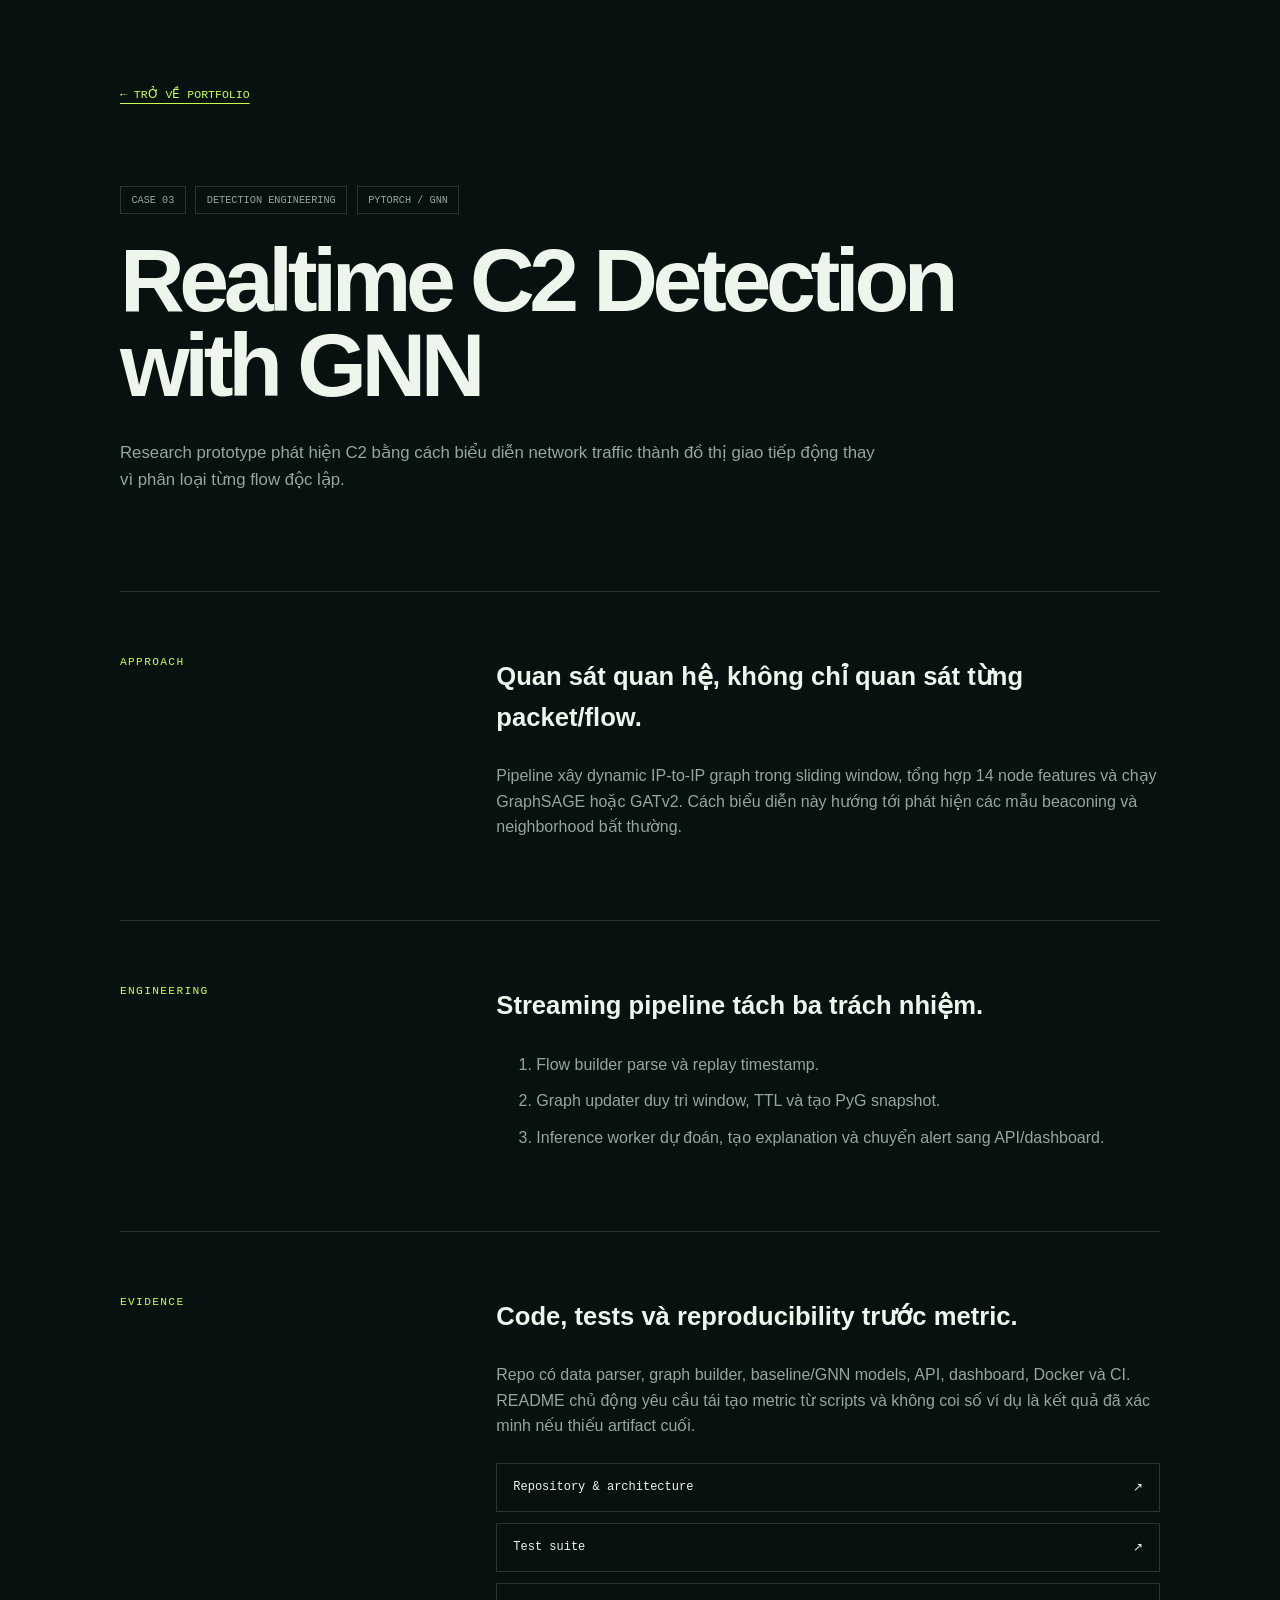
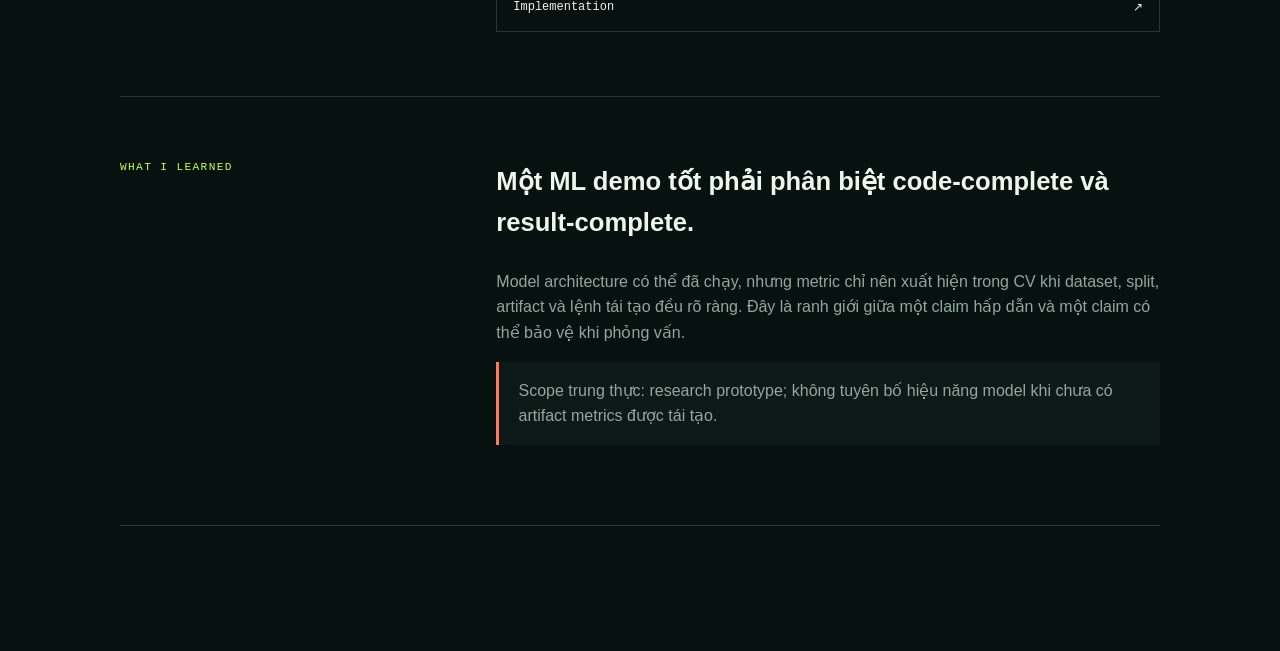
==== evidence/c2-gnn.html @ 76a12db7 "Launch evidence-first security portfolio" ====
<!doctype html><html lang="vi" data-theme="dark"><head><meta charset="utf-8"><meta name="viewport" content="width=device-width,initial-scale=1"><meta name="description" content="Case study: Realtime C2 Detection with Graph Neural Networks"><title>C2 GNN Detection — Evidence</title><link rel="stylesheet" href="evidence.css"></head><body>
<main class="case-main"><a class="case-back" href="../index.html#evidence">← TRỞ VỀ PORTFOLIO</a>
<header class="case-hero"><div class="case-meta"><span>CASE 03</span><span>DETECTION ENGINEERING</span><span>PYTORCH / GNN</span></div><h1>Realtime C2 Detection with GNN</h1><p class="lead">Research prototype phát hiện C2 bằng cách biểu diễn network traffic thành đồ thị giao tiếp động thay vì phân loại từng flow độc lập.</p></header>
<section class="case-grid"><h2>Approach</h2><div class="case-content"><h3>Quan sát quan hệ, không chỉ quan sát từng packet/flow.</h3><p>Pipeline xây dynamic IP-to-IP graph trong sliding window, tổng hợp 14 node features và chạy GraphSAGE hoặc GATv2. Cách biểu diễn này hướng tới phát hiện các mẫu beaconing và neighborhood bất thường.</p></div></section>
<section class="case-grid"><h2>Engineering</h2><div class="case-content"><h3>Streaming pipeline tách ba trách nhiệm.</h3><ol><li>Flow builder parse và replay timestamp.</li><li>Graph updater duy trì window, TTL và tạo PyG snapshot.</li><li>Inference worker dự đoán, tạo explanation và chuyển alert sang API/dashboard.</li></ol></div></section>
<section class="case-grid"><h2>Evidence</h2><div class="case-content"><h3>Code, tests và reproducibility trước metric.</h3><p>Repo có data parser, graph builder, baseline/GNN models, API, dashboard, Docker và CI. README chủ động yêu cầu tái tạo metric từ scripts và không coi số ví dụ là kết quả đã xác minh nếu thiếu artifact cuối.</p><div class="evidence-links"><a href="https://github.com/annguyenax/realtime-c2-gnn-detection" target="_blank" rel="noreferrer"><span>Repository & architecture</span><span>↗</span></a><a href="https://github.com/annguyenax/realtime-c2-gnn-detection/tree/main/tests" target="_blank" rel="noreferrer"><span>Test suite</span><span>↗</span></a><a href="https://github.com/annguyenax/realtime-c2-gnn-detection/tree/main/src" target="_blank" rel="noreferrer"><span>Implementation</span><span>↗</span></a></div></div></section>
<section class="case-grid"><h2>What I learned</h2><div class="case-content"><h3>Một ML demo tốt phải phân biệt code-complete và result-complete.</h3><p>Model architecture có thể đã chạy, nhưng metric chỉ nên xuất hiện trong CV khi dataset, split, artifact và lệnh tái tạo đều rõ ràng. Đây là ranh giới giữa một claim hấp dẫn và một claim có thể bảo vệ khi phỏng vấn.</p><p class="case-note">Scope trung thực: research prototype; không tuyên bố hiệu năng model khi chưa có artifact metrics được tái tạo.</p></div></section>
</main></body></html>
---- evidence/evidence.css ----
@import url('../styles.css');
.case-main { width: min(1040px, calc(100% - 2rem)); margin: 0 auto; padding: 5rem 0 8rem; }
.case-back { color: var(--acid); font: 500 .72rem var(--mono); text-underline-offset: 5px; }
.case-hero { padding: 5rem 0; border-bottom: 1px solid var(--line); }
.case-meta { display: flex; flex-wrap: wrap; gap: .6rem; margin-bottom: 1.5rem; }
.case-meta span { padding: .45rem .65rem; border: 1px solid var(--line); color: var(--muted); font: .64rem var(--mono); }
.case-hero h1 { max-width: 900px; font-size: clamp(2.8rem, 7vw, 6rem); line-height: .95; letter-spacing: -.06em; margin: 0; }
.case-hero .lead { max-width: 760px; }
.case-grid { display: grid; grid-template-columns: .32fr .68fr; gap: 4rem; padding: 4rem 0; border-bottom: 1px solid var(--line); }
.case-grid h2 { font: 500 .7rem var(--mono); color: var(--acid); letter-spacing: .12em; text-transform: uppercase; }
.case-content h3 { margin-top: 0; font-size: 1.6rem; }
.case-content p, .case-content li { color: var(--muted); }
.case-content li + li { margin-top: .7rem; }
.evidence-links { display: grid; gap: .7rem; margin-top: 1.5rem; }
.evidence-links a { display: flex; justify-content: space-between; padding: 1rem; border: 1px solid var(--line); text-decoration: none; font: .75rem var(--mono); }
.evidence-links a:hover { border-color: var(--acid); color: var(--acid); }
.case-note { border-left: 3px solid var(--orange); padding: 1rem 1.2rem; background: var(--surface); color: var(--muted); }
@media (max-width: 720px) { .case-grid { grid-template-columns: 1fr; gap: 1rem; } }
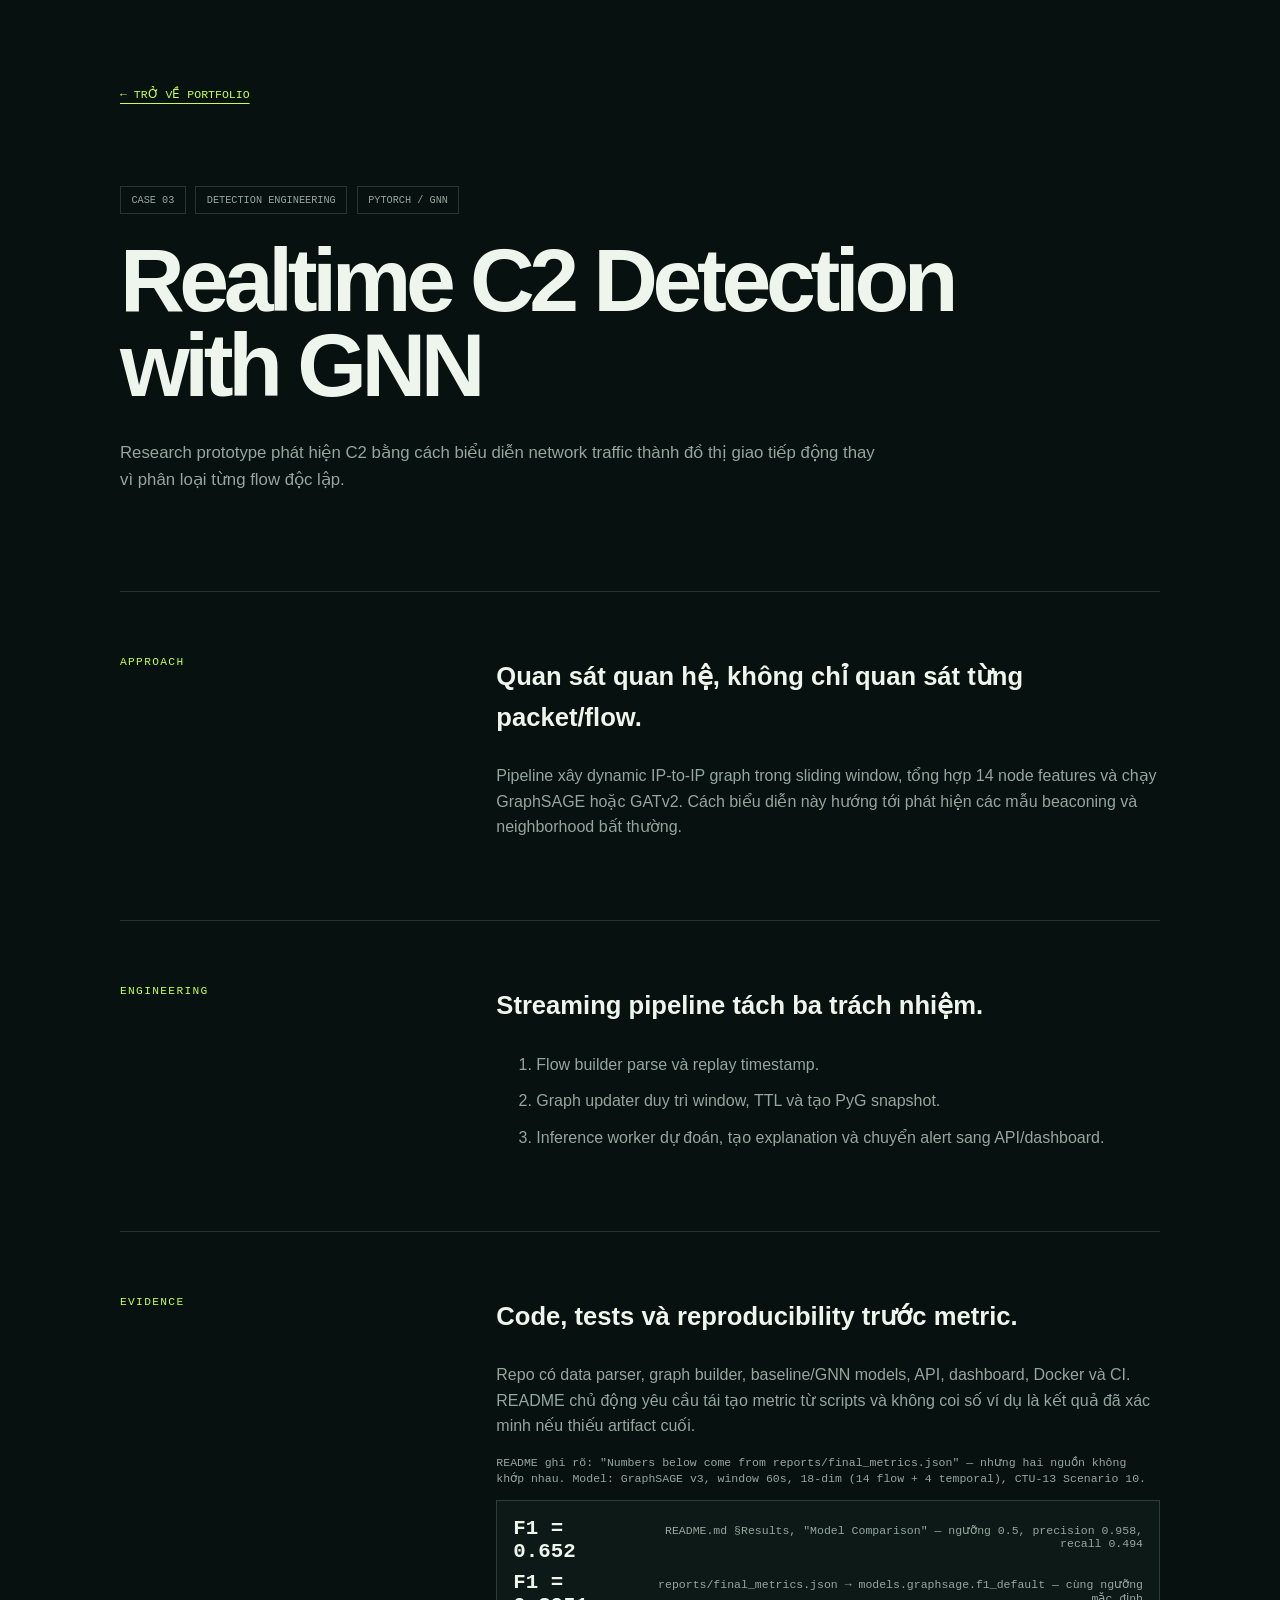
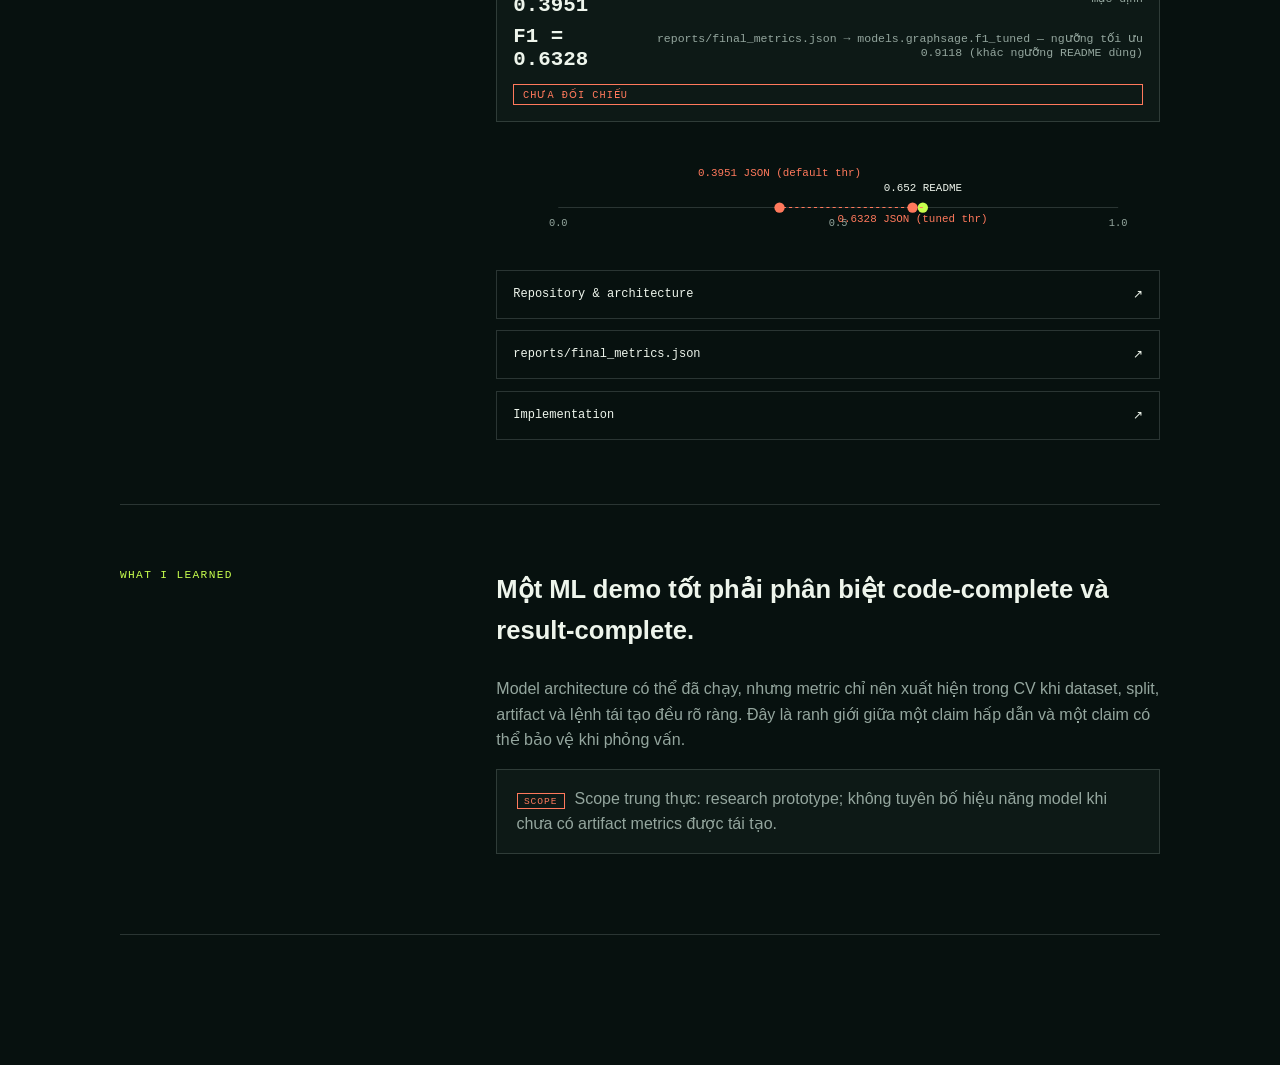
==== commit bf0e1a63: "evidence: Suricata + TON_IoT case pages, RCA replay, C2 provenance strip Consensus items from 4-mode" ====
--- a/evidence/c2-gnn.html
+++ b/evidence/c2-gnn.html
@@ -3,6 +3,30 @@
 <header class="case-hero"><div class="case-meta"><span>CASE 03</span><span>DETECTION ENGINEERING</span><span>PYTORCH / GNN</span></div><h1>Realtime C2 Detection with GNN</h1><p class="lead">Research prototype phát hiện C2 bằng cách biểu diễn network traffic thành đồ thị giao tiếp động thay vì phân loại từng flow độc lập.</p></header>
 <section class="case-grid"><h2>Approach</h2><div class="case-content"><h3>Quan sát quan hệ, không chỉ quan sát từng packet/flow.</h3><p>Pipeline xây dynamic IP-to-IP graph trong sliding window, tổng hợp 14 node features và chạy GraphSAGE hoặc GATv2. Cách biểu diễn này hướng tới phát hiện các mẫu beaconing và neighborhood bất thường.</p></div></section>
 <section class="case-grid"><h2>Engineering</h2><div class="case-content"><h3>Streaming pipeline tách ba trách nhiệm.</h3><ol><li>Flow builder parse và replay timestamp.</li><li>Graph updater duy trì window, TTL và tạo PyG snapshot.</li><li>Inference worker dự đoán, tạo explanation và chuyển alert sang API/dashboard.</li></ol></div></section>
-<section class="case-grid"><h2>Evidence</h2><div class="case-content"><h3>Code, tests và reproducibility trước metric.</h3><p>Repo có data parser, graph builder, baseline/GNN models, API, dashboard, Docker và CI. README chủ động yêu cầu tái tạo metric từ scripts và không coi số ví dụ là kết quả đã xác minh nếu thiếu artifact cuối.</p><div class="evidence-links"><a href="https://github.com/annguyenax/realtime-c2-gnn-detection" target="_blank" rel="noreferrer"><span>Repository & architecture</span><span>↗</span></a><a href="https://github.com/annguyenax/realtime-c2-gnn-detection/tree/main/tests" target="_blank" rel="noreferrer"><span>Test suite</span><span>↗</span></a><a href="https://github.com/annguyenax/realtime-c2-gnn-detection/tree/main/src" target="_blank" rel="noreferrer"><span>Implementation</span><span>↗</span></a></div></div></section>
+<section class="case-grid"><h2>Evidence</h2><div class="case-content"><h3>Code, tests và reproducibility trước metric.</h3><p>Repo có data parser, graph builder, baseline/GNN models, API, dashboard, Docker và CI. README chủ động yêu cầu tái tạo metric từ scripts và không coi số ví dụ là kết quả đã xác minh nếu thiếu artifact cuối.</p>
+<figure class="viz-figure provenance-strip" id="c2Provenance">
+  <figcaption class="viz-figcaption">README ghi rõ: "Numbers below come from reports/final_metrics.json" — nhưng hai nguồn không khớp nhau. Model: GraphSAGE v3, window 60s, 18-dim (14 flow + 4 temporal), CTU-13 Scenario 10.</figcaption>
+  <div class="split-metric" role="group" aria-label="Hai nguồn F1 của GraphSAGE chưa đối chiếu">
+    <div class="row"><b>F1 = 0.652</b><span>README.md §Results, "Model Comparison" — ngưỡng 0.5, precision 0.958, recall 0.494</span></div>
+    <div class="row"><b>F1 = 0.3951</b><span>reports/final_metrics.json → models.graphsage.f1_default — cùng ngưỡng mặc định</span></div>
+    <div class="row"><b>F1 = 0.6328</b><span>reports/final_metrics.json → models.graphsage.f1_tuned — ngưỡng tối ưu 0.9118 (khác ngưỡng README dùng)</span></div>
+    <strong class="stamp">chưa đối chiếu</strong>
+  </div>
+  <svg class="viz-svg" viewBox="0 0 640 100" role="img" aria-label="So sánh 3 giá trị F1 trên trục 0 đến 1">
+    <title>F1 theo nguồn — chưa đối chiếu</title>
+    <line x1="60" x2="600" y1="70" y2="70" stroke="var(--line)"/>
+    <g font-family="var(--mono)" font-size="10" fill="var(--muted)" text-anchor="middle">
+      <text x="60" y="88">0.0</text><text x="330" y="88">0.5</text><text x="600" y="88">1.0</text>
+    </g>
+    <circle cx="411.6" cy="70" r="5" fill="var(--acid)"/>
+    <text x="411.6" y="54" font-family="var(--mono)" font-size="10.5" fill="var(--text)" text-anchor="middle">0.652 README</text>
+    <circle cx="273.4" cy="70" r="5" fill="var(--orange)"/>
+    <text x="273.4" y="40" font-family="var(--mono)" font-size="10.5" fill="var(--orange)" text-anchor="middle">0.3951 JSON (default thr)</text>
+    <circle cx="401.7" cy="70" r="5" fill="var(--orange)"/>
+    <text x="401.7" y="54" font-family="var(--mono)" font-size="10.5" fill="var(--orange)" text-anchor="middle" dy="30">0.6328 JSON (tuned thr)</text>
+    <line x1="411.6" y1="70" x2="273.4" y2="70" stroke="var(--orange)" stroke-dasharray="3 3"/>
+  </svg>
+</figure>
+<div class="evidence-links"><a href="https://github.com/annguyenax/realtime-c2-gnn-detection" target="_blank" rel="noreferrer"><span>Repository & architecture</span><span>↗</span></a><a href="https://github.com/annguyenax/realtime-c2-gnn-detection/blob/main/reports/final_metrics.json" target="_blank" rel="noreferrer"><span>reports/final_metrics.json</span><span>↗</span></a><a href="https://github.com/annguyenax/realtime-c2-gnn-detection/tree/main/src" target="_blank" rel="noreferrer"><span>Implementation</span><span>↗</span></a></div></div></section>
 <section class="case-grid"><h2>What I learned</h2><div class="case-content"><h3>Một ML demo tốt phải phân biệt code-complete và result-complete.</h3><p>Model architecture có thể đã chạy, nhưng metric chỉ nên xuất hiện trong CV khi dataset, split, artifact và lệnh tái tạo đều rõ ràng. Đây là ranh giới giữa một claim hấp dẫn và một claim có thể bảo vệ khi phỏng vấn.</p><p class="case-note">Scope trung thực: research prototype; không tuyên bố hiệu năng model khi chưa có artifact metrics được tái tạo.</p></div></section>
 </main></body></html>
--- a/evidence/evidence.css
+++ b/evidence/evidence.css
@@ -14,5 +14,49 @@
 .evidence-links { display: grid; gap: .7rem; margin-top: 1.5rem; }
 .evidence-links a { display: flex; justify-content: space-between; padding: 1rem; border: 1px solid var(--line); text-decoration: none; font: .75rem var(--mono); }
 .evidence-links a:hover { border-color: var(--acid); color: var(--acid); }
-.case-note { border-left: 3px solid var(--orange); padding: 1rem 1.2rem; background: var(--surface); color: var(--muted); }
+.case-note { border: 1px solid var(--line); padding: 1rem 1.2rem; background: var(--surface); color: var(--muted); }
+.case-note::before { content: "SCOPE"; display: inline-block; margin-right: .6rem; padding: .1rem .4rem; border: 1px solid currentColor; font: 500 .6rem var(--mono); letter-spacing: .1em; color: var(--orange); }
 @media (max-width: 720px) { .case-grid { grid-template-columns: 1fr; gap: 1rem; } }
+
+/* Shared data-viz components for evidence pages */
+.viz-figure { margin: 0 0 1.5rem; }
+.viz-figcaption { font: .72rem/1.4 var(--mono); color: var(--muted); margin-bottom: .8rem; }
+.viz-svg { width: 100%; height: auto; }
+.viz-svg text { font-family: var(--mono); }
+.viz-readout { min-height: 2.2em; margin: .7rem 0 0; font: .76rem/1.4 var(--mono); color: var(--text); }
+.viz-table-toggle { background: none; border: 1px solid var(--line); padding: .4rem .7rem; color: var(--muted); font: .68rem var(--mono); cursor: pointer; margin-top: .6rem; }
+.viz-table { width: 100%; border-collapse: collapse; font: .72rem var(--mono); margin-top: .8rem; }
+.viz-table th, .viz-table td { text-align: left; padding: .45rem .5rem; border-top: 1px solid var(--line); }
+.viz-table[hidden] { display: none; }
+
+/* Suricata 88-rule waffle grid */
+.waffle-row { display: grid; grid-template-columns: 7rem 1fr; gap: .6rem; align-items: center; font: .66rem var(--mono); margin-bottom: .5rem; }
+.waffle-cells { display: flex; flex-wrap: wrap; gap: 3px; }
+.waffle-cells i { width: 11px; height: 11px; border: 1px solid var(--line); display: inline-block; cursor: pointer; }
+.waffle-cells i.fired { background: var(--acid); border-color: var(--acid); }
+.waffle-cells i.hotspot { border-color: var(--orange); box-shadow: inset 0 0 0 1px var(--orange); }
+.waffle-legend { display: flex; flex-wrap: wrap; gap: 1.2rem; font: .68rem var(--mono); color: var(--muted); margin: .8rem 0; }
+.waffle-legend .sw { display: inline-block; width: .6rem; height: .6rem; margin-right: .35rem; vertical-align: -1px; border: 1px solid var(--line); }
+.sw-fired { background: var(--acid); border-color: var(--acid) !important; }
+.sw-hotspot { border-color: var(--orange) !important; }
+
+/* RCA incident replay */
+.replay-stamp { display: inline-block; font: 500 .64rem var(--mono); letter-spacing: .1em; text-transform: uppercase; color: var(--orange); border: 1px solid var(--orange); padding: .15rem .5rem; margin-bottom: 1rem; }
+.replay-controls { display: flex; gap: .8rem; align-items: center; margin: 1rem 0; font: .72rem var(--mono); }
+.replay-controls button { min-height: 40px; padding: 0 1rem; background: transparent; color: var(--text); border: 1px solid var(--line); font: inherit; cursor: pointer; }
+.replay-controls button:disabled { opacity: .35; cursor: default; }
+.replay-controls button:not(:disabled):hover { border-color: var(--acid); color: var(--acid); }
+.replay-pos { color: var(--muted); }
+.replay-log { list-style: none; padding: 0; margin: 0 0 1rem; display: grid; gap: .4rem; font: .76rem/1.45 var(--mono); }
+.replay-log li { color: var(--muted); padding: .5rem .6rem; border: 1px solid var(--line); background: var(--surface); transition: color .2s, border-color .2s; }
+.replay-log li.is-current { color: var(--text); border-color: var(--acid); }
+.replay-log li .step-idx { color: var(--acid); margin-right: .5rem; }
+.replay-log li.is-current .step-idx { color: var(--acid); }
+
+/* Metric provenance strip (C2-GNN) */
+.provenance-strip { margin: 0 0 1.5rem; }
+.split-metric { display: grid; gap: .5rem; border: 1px solid var(--line); padding: 1rem; background: var(--surface); margin-bottom: .8rem; }
+.split-metric .row { display: flex; justify-content: space-between; align-items: baseline; font: .8rem var(--mono); gap: 1rem; }
+.split-metric .row b { font-size: 1.3rem; color: var(--text); }
+.split-metric .row span { color: var(--muted); font-size: .72rem; text-align: right; }
+.split-metric .stamp { display: inline-block; margin-top: .3rem; font: 500 .64rem var(--mono); letter-spacing: .1em; text-transform: uppercase; color: var(--orange); border: 1px solid var(--orange); padding: .2rem .55rem; }
